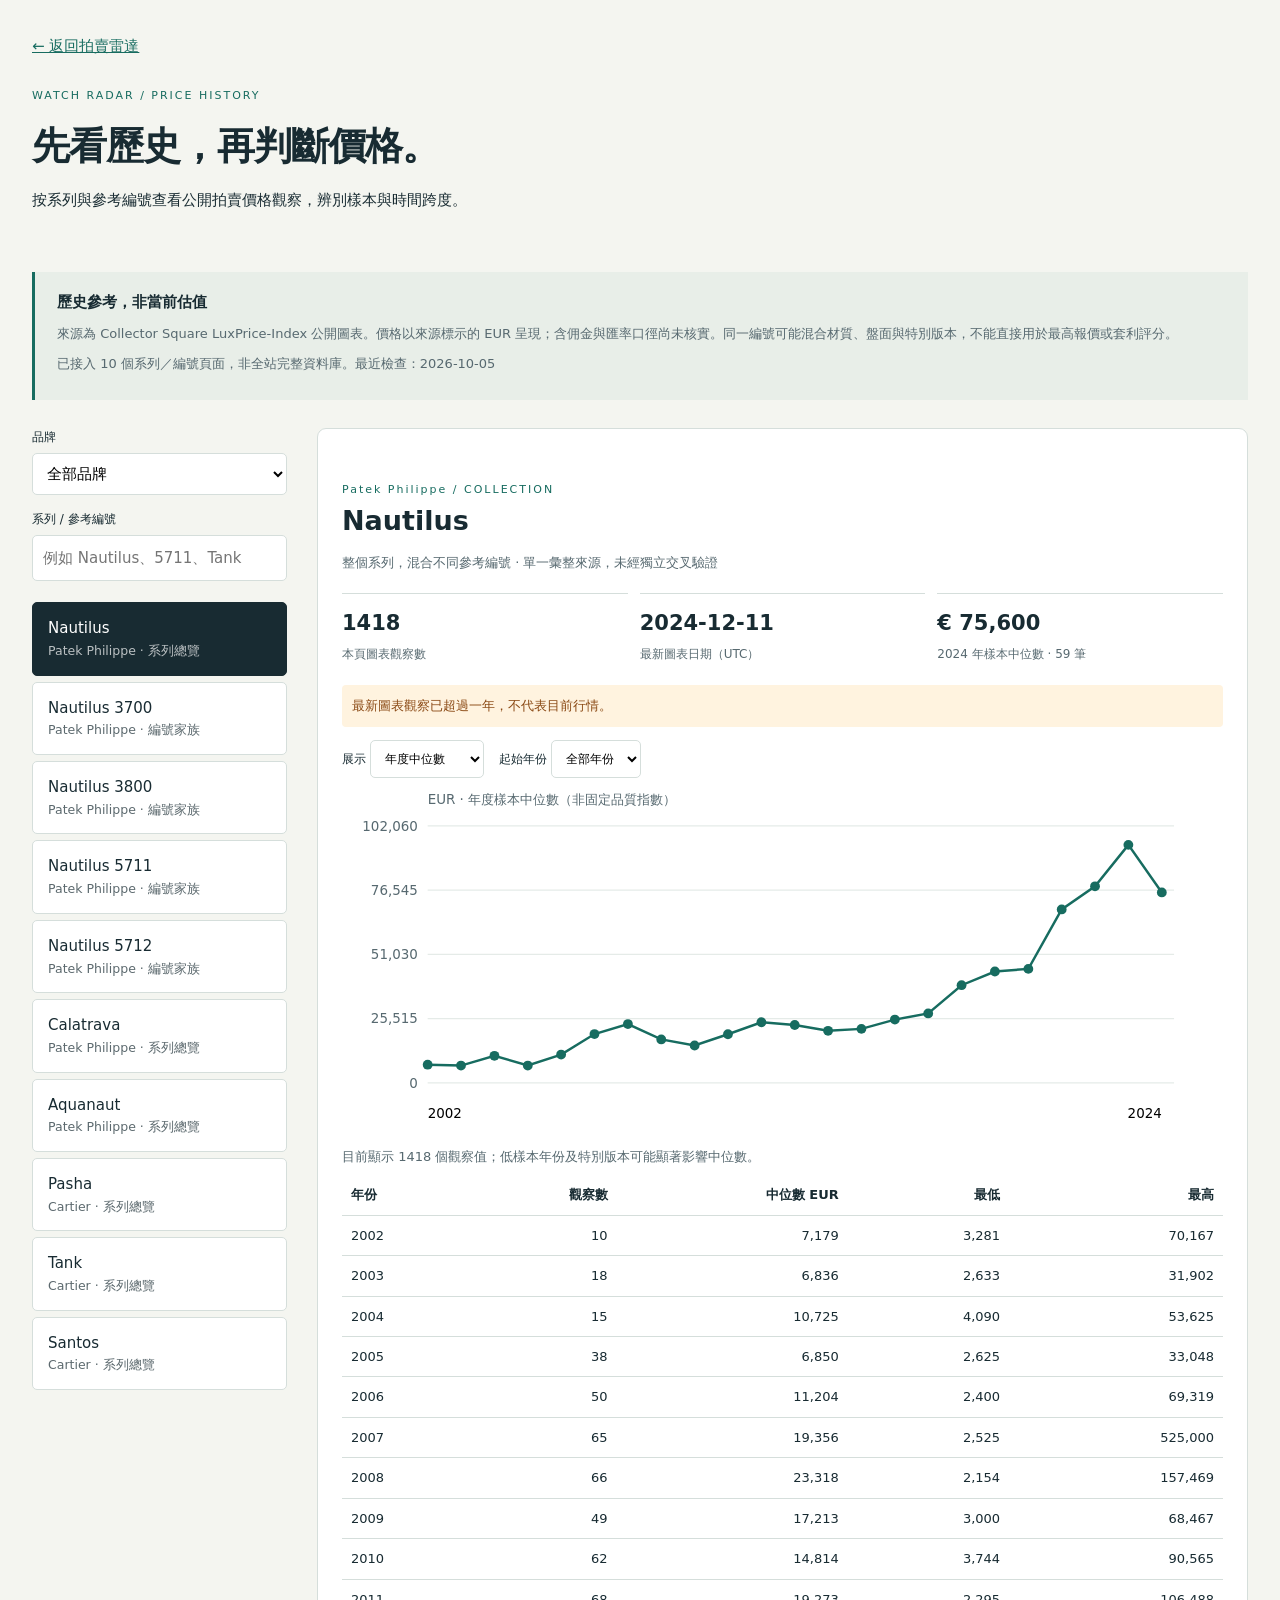
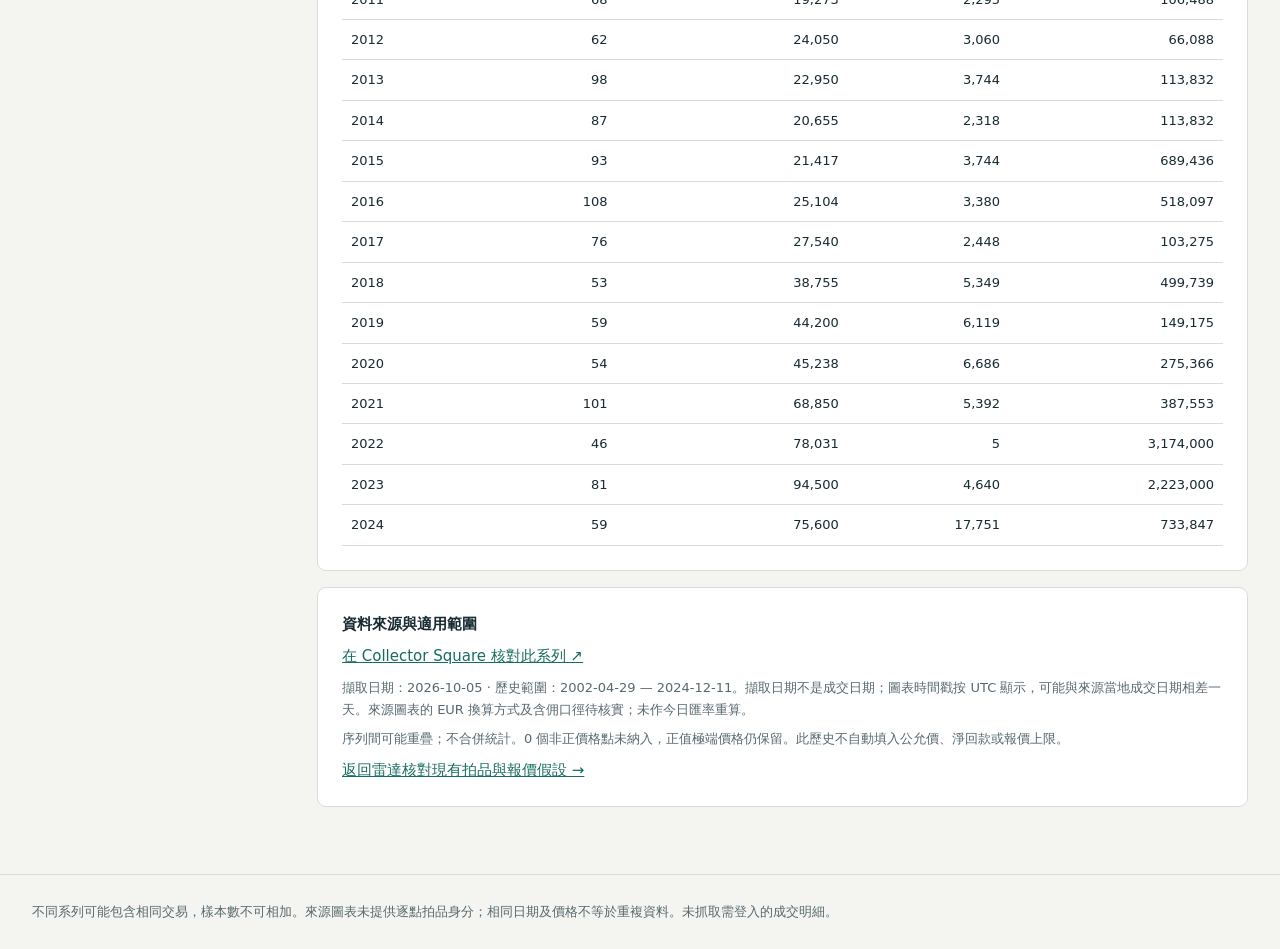
==== docs/history.html @ 518cd1ea "feat: add Collector Square historical watch price explorer" ====
<!doctype html>
<html lang="zh-Hant">
<head><meta charset="utf-8"><meta name="viewport" content="width=device-width, initial-scale=1"><title>型號價格歷史 · 錶市雷達</title><link rel="stylesheet" href="history.css"></head>
<body>
<header><a href="index.html">← 返回拍賣雷達</a><p class="eyebrow">WATCH RADAR / PRICE HISTORY</p><h1>先看歷史，再判斷價格。</h1><p>按系列與參考編號查看公開拍賣價格觀察，辨別樣本與時間跨度。</p></header>
<main>
<section class="notice"><b>歷史參考，非當前估值</b><p>來源為 Collector Square LuxPrice-Index 公開圖表。價格以來源標示的 EUR 呈現；含佣金與匯率口徑尚未核實。同一編號可能混合材質、盤面與特別版本，不能直接用於最高報價或套利評分。</p><p id="loadState" role="status">正在載入歷史資料…</p></section>
<div class="layout"><aside><label for="historyBrand">品牌</label><select id="historyBrand"><option value="">全部品牌</option></select><label for="historySearch">系列 / 參考編號</label><input id="historySearch" type="search" placeholder="例如 Nautilus、5711、Tank"><div id="seriesList" aria-label="歷史系列"></div></aside>
<section id="historyDetail" aria-live="polite"><p>選擇左側系列，查看歷史價格。</p></section></div>
</main><footer>不同系列可能包含相同交易，樣本數不可相加。來源圖表未提供逐點拍品身分；相同日期及價格不等於重複資料。未抓取需登入的成交明細。</footer>
<script src="history.js"></script></body></html>
---- docs/history.css ----
:root{color-scheme:light;--ink:#182b32;--muted:#576970;--line:#d5dedb;--green:#176c60}*{box-sizing:border-box}body{margin:0;background:#f4f5f0;color:var(--ink);font:15px/1.65 system-ui,-apple-system,sans-serif}header,main,footer{max-width:1280px;margin:auto;padding:26px 32px}header{padding-top:34px}a{color:var(--green)}h1{font-size:38px;letter-spacing:-1px;margin:10px 0}h2{font-size:27px;margin:0}.eyebrow{font-size:11px;letter-spacing:2px;color:var(--green);margin:28px 0 0}p{margin:8px 0}.notice{padding:18px 22px;background:#e8eee8;border-left:3px solid var(--green);margin-bottom:28px}.notice p,footer,.muted{font-size:13px;color:var(--muted)}.layout{display:grid;grid-template-columns:255px minmax(0,1fr);gap:30px}aside label{display:block;font-size:12px;margin:0 0 5px}input,select,button{font:inherit}input,select{width:100%;padding:10px;border:1px solid var(--line);border-radius:5px;background:white;margin-bottom:15px}button{cursor:pointer}.series-button{display:block;width:100%;text-align:left;padding:13px 15px;margin:6px 0;border:1px solid var(--line);border-radius:5px;background:white;color:var(--ink)}.series-button[aria-pressed=true]{background:var(--ink);color:white;border-color:var(--ink)}.series-button small{display:block;opacity:.7}.card{background:white;padding:24px;border:1px solid var(--line);border-radius:9px;margin-bottom:16px}.metrics{display:grid;grid-template-columns:repeat(3,1fr);gap:12px;margin:20px 0}.metric{border-top:1px solid var(--line);padding-top:12px}.metric b{display:block;font-size:21px}.metric span{color:var(--muted);font-size:12px}.chart-controls{display:flex;gap:15px;align-items:center}.chart-controls label{font-size:12px}.chart-controls select{width:auto;max-width:100%;margin:5px 0}.chart{width:100%;height:auto;display:block}.table-wrap{overflow:auto}table{border-collapse:collapse;width:100%;font-size:13px}th,td{padding:9px;text-align:right;border-bottom:1px solid var(--line);white-space:nowrap}th:first-child,td:first-child{text-align:left}.warning{color:#8b4a15;background:#fff3df;padding:10px;border-radius:4px;font-size:13px}button:focus-visible,a:focus-visible,input:focus-visible,select:focus-visible{outline:3px solid #c18425;outline-offset:3px}.empty{padding:25px 0;color:var(--muted)}footer{border-top:1px solid var(--line);margin-top:25px}@media(max-width:720px){header,main,footer{padding:20px}h1{font-size:29px}.layout{grid-template-columns:1fr;gap:15px}#seriesList{max-height:220px;overflow:auto}.card{padding:16px}.metrics{gap:8px}.metric b{font-size:17px}.chart-controls{flex-wrap:wrap;gap:8px}}
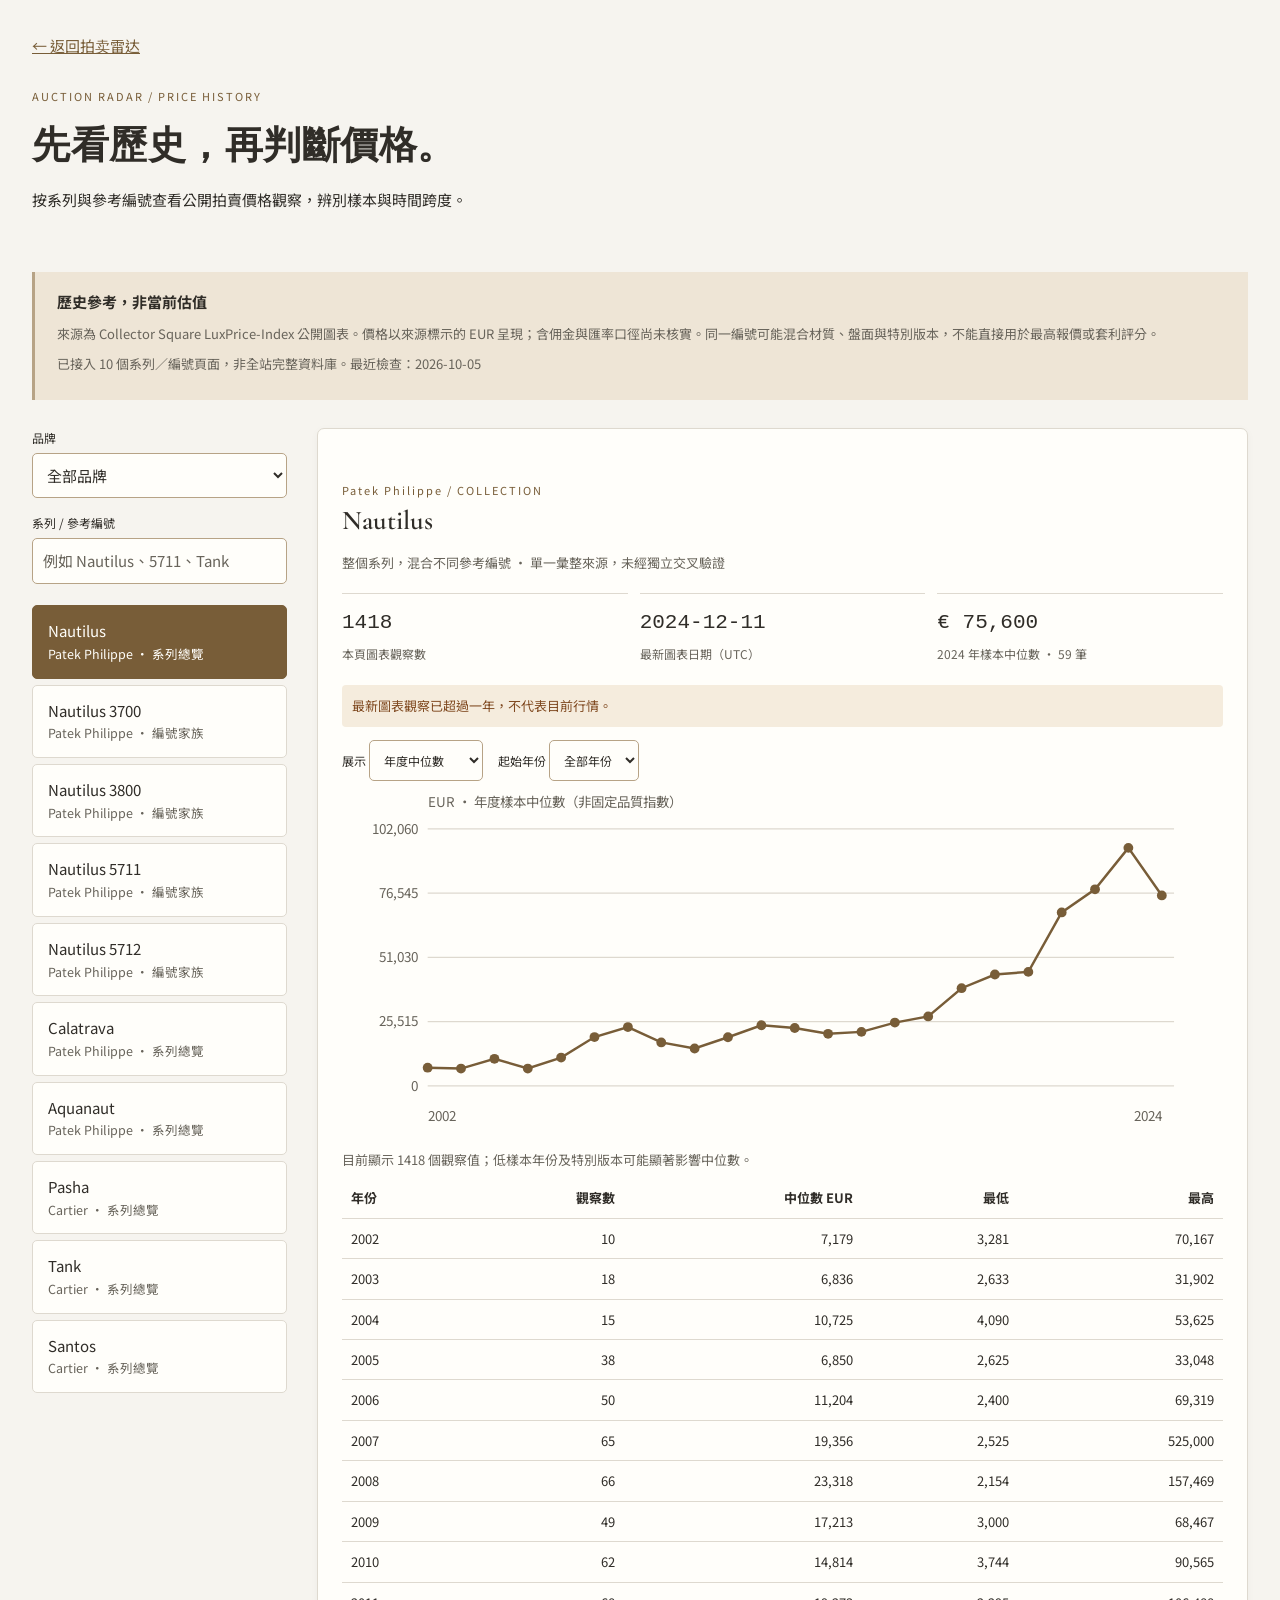
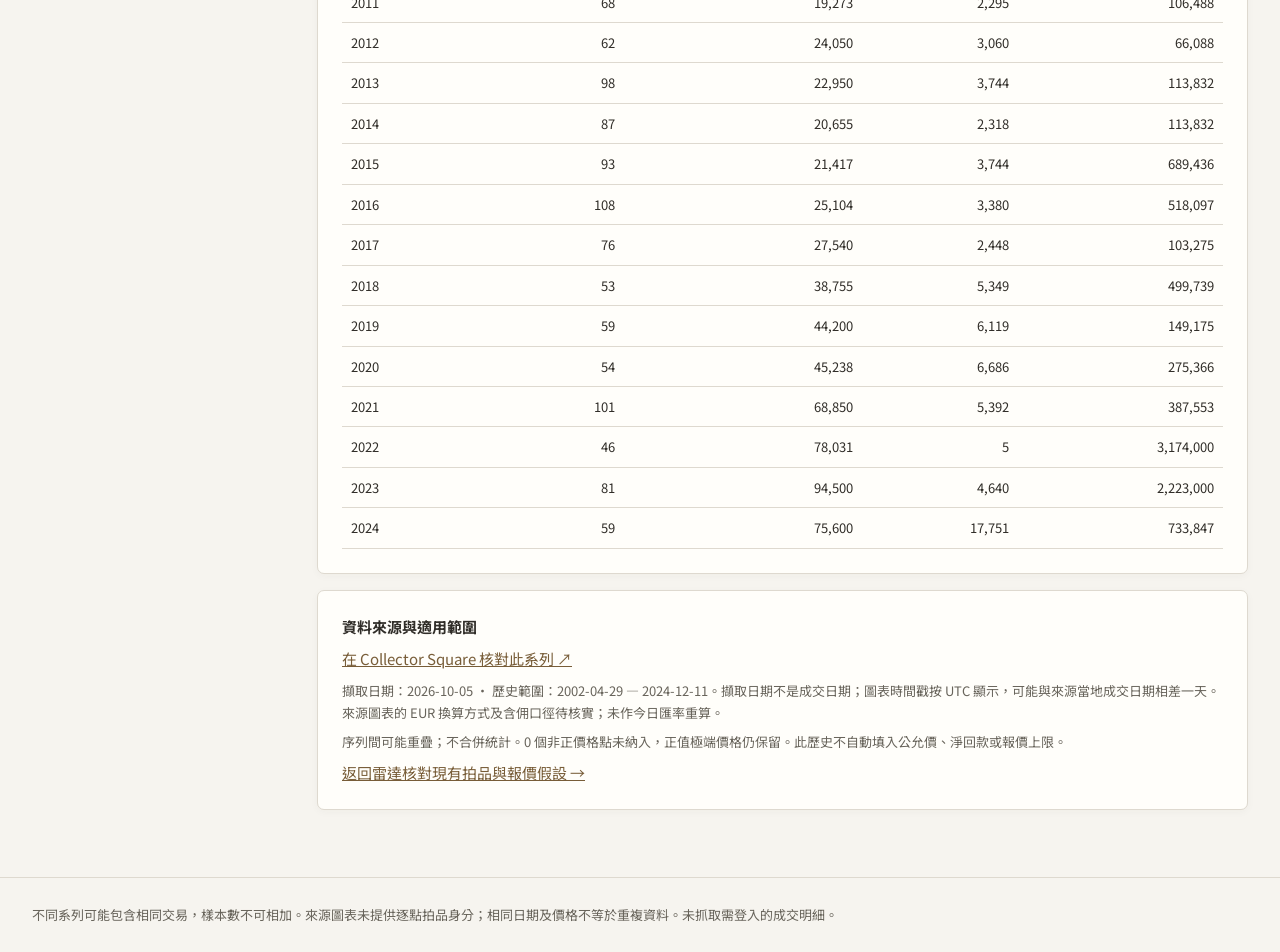
==== commit cb904dcc: "feat: restyle Auction Radar with compact light cards" ====
--- a/docs/history.html
+++ b/docs/history.html
@@ -1,8 +1,11 @@
 <!doctype html>
 <html lang="zh-Hant">
-<head><meta charset="utf-8"><meta name="viewport" content="width=device-width, initial-scale=1"><title>型號價格歷史 · 錶市雷達</title><link rel="stylesheet" href="history.css"></head>
+<head><meta charset="utf-8"><meta name="viewport" content="width=device-width, initial-scale=1"><title>型號價格歷史 · 拍卖雷达</title>
+<link rel="preconnect" href="https://fonts.googleapis.com">
+<link href="https://fonts.googleapis.com/css2?family=Cormorant+Garamond:wght@500;600&family=IBM+Plex+Mono:wght@400;500&family=Noto+Sans+TC:wght@400;500;700&display=swap" rel="stylesheet">
+<link rel="stylesheet" href="theme.css"><link rel="stylesheet" href="history.css"></head>
 <body>
-<header><a href="index.html">← 返回拍賣雷達</a><p class="eyebrow">WATCH RADAR / PRICE HISTORY</p><h1>先看歷史，再判斷價格。</h1><p>按系列與參考編號查看公開拍賣價格觀察，辨別樣本與時間跨度。</p></header>
+<header><a href="index.html">← 返回拍卖雷达</a><p class="eyebrow">AUCTION RADAR / PRICE HISTORY</p><h1>先看歷史，再判斷價格。</h1><p>按系列與參考編號查看公開拍賣價格觀察，辨別樣本與時間跨度。</p></header>
 <main>
 <section class="notice"><b>歷史參考，非當前估值</b><p>來源為 Collector Square LuxPrice-Index 公開圖表。價格以來源標示的 EUR 呈現；含佣金與匯率口徑尚未核實。同一編號可能混合材質、盤面與特別版本，不能直接用於最高報價或套利評分。</p><p id="loadState" role="status">正在載入歷史資料…</p></section>
 <div class="layout"><aside><label for="historyBrand">品牌</label><select id="historyBrand"><option value="">全部品牌</option></select><label for="historySearch">系列 / 參考編號</label><input id="historySearch" type="search" placeholder="例如 Nautilus、5711、Tank"><div id="seriesList" aria-label="歷史系列"></div></aside>
--- a/docs/theme.css
+++ b/docs/theme.css
@@ -0,0 +1,25 @@
+/* Shared warm-paper palette for the radar and price-history explorer. */
+:root{
+  color-scheme:light;
+  --ink:#f6f4ef;
+  --panel:#fffefa;
+  --panel2:#efede7;
+  --line:#ded9cf;
+  --text:#302d28;
+  --muted:#68645b;
+  --gold:#785d38;
+  --gold-dim:#b7a386;
+  --gold-soft:#eee5d6;
+  --blue:#486575;
+  --green:#386956;
+  --red:#a64439;
+  --toolbar:rgba(250,249,245,.96);
+  --shadow:0 2px 8px rgba(65,49,27,.035);
+  --heading-font:"Cormorant Garamond","Songti TC","STSong",serif;
+}
+::selection{background:var(--gold-soft);color:var(--text)}
+a,button,input,select,summary{-webkit-tap-highlight-color:transparent}
+a:focus-visible,button:focus-visible,input:focus-visible,select:focus-visible,summary:focus-visible{
+  outline:2px solid var(--gold);outline-offset:3px;
+}
+input::placeholder{color:var(--muted);opacity:1}
--- a/docs/history.css
+++ b/docs/history.css
@@ -1 +1,55 @@
-:root{color-scheme:light;--ink:#182b32;--muted:#576970;--line:#d5dedb;--green:#176c60}*{box-sizing:border-box}body{margin:0;background:#f4f5f0;color:var(--ink);font:15px/1.65 system-ui,-apple-system,sans-serif}header,main,footer{max-width:1280px;margin:auto;padding:26px 32px}header{padding-top:34px}a{color:var(--green)}h1{font-size:38px;letter-spacing:-1px;margin:10px 0}h2{font-size:27px;margin:0}.eyebrow{font-size:11px;letter-spacing:2px;color:var(--green);margin:28px 0 0}p{margin:8px 0}.notice{padding:18px 22px;background:#e8eee8;border-left:3px solid var(--green);margin-bottom:28px}.notice p,footer,.muted{font-size:13px;color:var(--muted)}.layout{display:grid;grid-template-columns:255px minmax(0,1fr);gap:30px}aside label{display:block;font-size:12px;margin:0 0 5px}input,select,button{font:inherit}input,select{width:100%;padding:10px;border:1px solid var(--line);border-radius:5px;background:white;margin-bottom:15px}button{cursor:pointer}.series-button{display:block;width:100%;text-align:left;padding:13px 15px;margin:6px 0;border:1px solid var(--line);border-radius:5px;background:white;color:var(--ink)}.series-button[aria-pressed=true]{background:var(--ink);color:white;border-color:var(--ink)}.series-button small{display:block;opacity:.7}.card{background:white;padding:24px;border:1px solid var(--line);border-radius:9px;margin-bottom:16px}.metrics{display:grid;grid-template-columns:repeat(3,1fr);gap:12px;margin:20px 0}.metric{border-top:1px solid var(--line);padding-top:12px}.metric b{display:block;font-size:21px}.metric span{color:var(--muted);font-size:12px}.chart-controls{display:flex;gap:15px;align-items:center}.chart-controls label{font-size:12px}.chart-controls select{width:auto;max-width:100%;margin:5px 0}.chart{width:100%;height:auto;display:block}.table-wrap{overflow:auto}table{border-collapse:collapse;width:100%;font-size:13px}th,td{padding:9px;text-align:right;border-bottom:1px solid var(--line);white-space:nowrap}th:first-child,td:first-child{text-align:left}.warning{color:#8b4a15;background:#fff3df;padding:10px;border-radius:4px;font-size:13px}button:focus-visible,a:focus-visible,input:focus-visible,select:focus-visible{outline:3px solid #c18425;outline-offset:3px}.empty{padding:25px 0;color:var(--muted)}footer{border-top:1px solid var(--line);margin-top:25px}@media(max-width:720px){header,main,footer{padding:20px}h1{font-size:29px}.layout{grid-template-columns:1fr;gap:15px}#seriesList{max-height:220px;overflow:auto}.card{padding:16px}.metrics{gap:8px}.metric b{font-size:17px}.chart-controls{flex-wrap:wrap;gap:8px}}
+*{box-sizing:border-box}
+body{margin:0;background:var(--ink);color:var(--text);font:15px/1.65 "Noto Sans TC",system-ui,-apple-system,sans-serif}
+header,main,footer{max-width:1280px;margin:auto;padding:26px 32px}
+header{padding-top:34px}
+a{color:var(--gold)}
+h1{font-family:var(--heading-font);font-weight:600;font-size:38px;letter-spacing:.5px;margin:10px 0}
+h2{font-family:var(--heading-font);font-weight:600;font-size:27px;margin:0}
+.eyebrow{font-size:11px;letter-spacing:2px;color:var(--gold);margin:28px 0 0}
+p{margin:8px 0}
+.notice{padding:18px 22px;background:var(--gold-soft);border-left:3px solid var(--gold-dim);margin-bottom:28px}
+.notice p,footer,.muted{font-size:13px;color:var(--muted)}
+.layout{display:grid;grid-template-columns:255px minmax(0,1fr);gap:30px}
+#historyDetail{min-width:0}
+aside label{display:block;font-size:12px;margin:0 0 5px}
+input,select,button{font:inherit;color:var(--text)}
+input,select{width:100%;padding:10px;border:1px solid var(--gold-dim);border-radius:5px;background:var(--panel);margin-bottom:15px}
+button{cursor:pointer}
+.series-button{display:block;width:100%;text-align:left;padding:13px 15px;margin:6px 0;border:1px solid var(--line);border-radius:5px;background:var(--panel);color:var(--text)}
+.series-button[aria-pressed=true]{background:var(--gold);color:var(--panel);border-color:var(--gold)}
+.series-button small{display:block;color:var(--muted)}
+.series-button[aria-pressed=true] small{color:var(--panel)}
+.series-button:hover{border-color:var(--gold-dim)}
+.card{background:var(--panel);padding:24px;border:1px solid var(--line);border-radius:7px;margin-bottom:16px;box-shadow:var(--shadow)}
+.metrics{display:grid;grid-template-columns:repeat(3,minmax(0,1fr));gap:12px;margin:20px 0}
+.metric{border-top:1px solid var(--line);padding-top:12px}
+.metric b{display:block;font:500 21px/1.65 "IBM Plex Mono",monospace;font-variant-numeric:tabular-nums}
+.metric span{color:var(--muted);font-size:12px}
+.chart-controls{display:flex;gap:15px;align-items:center}
+.chart-controls label{font-size:12px}
+.chart-controls select{width:auto;max-width:100%;margin:5px 0}
+.chart text{fill:var(--muted)}
+.chart{width:100%;height:auto;display:block}
+.table-wrap{overflow:auto}
+table{border-collapse:collapse;width:100%;font-size:13px}
+th,td{padding:9px;text-align:right;border-bottom:1px solid var(--line);white-space:nowrap}
+th:first-child,td:first-child{text-align:left}
+.warning{color:#804a21;background:#f5ecdd;padding:10px;border-radius:4px;font-size:13px}
+button:focus-visible,a:focus-visible,input:focus-visible,select:focus-visible{outline:2px solid var(--gold);outline-offset:3px}
+.empty{padding:25px 0;color:var(--muted)}
+footer{border-top:1px solid var(--line);margin-top:25px}
+@media(max-width:820px){header,main,footer{padding:20px}
+h1{font-size:29px}
+.layout{grid-template-columns:minmax(0,1fr);gap:15px}
+#seriesList{max-height:220px;overflow:auto}
+.card{padding:16px}
+.metrics{gap:8px}
+.metric b{font-size:17px}
+.chart-controls{flex-wrap:wrap;gap:8px}
+}
+@media(max-width:420px){
+  .metrics{grid-template-columns:1fr;gap:0}
+  .metric{display:flex;flex-direction:row-reverse;align-items:baseline;justify-content:space-between;gap:12px;padding:7px 0}
+  .metric b{font-size:16px;white-space:nowrap}
+  .metric span{font-size:11px}
+}
